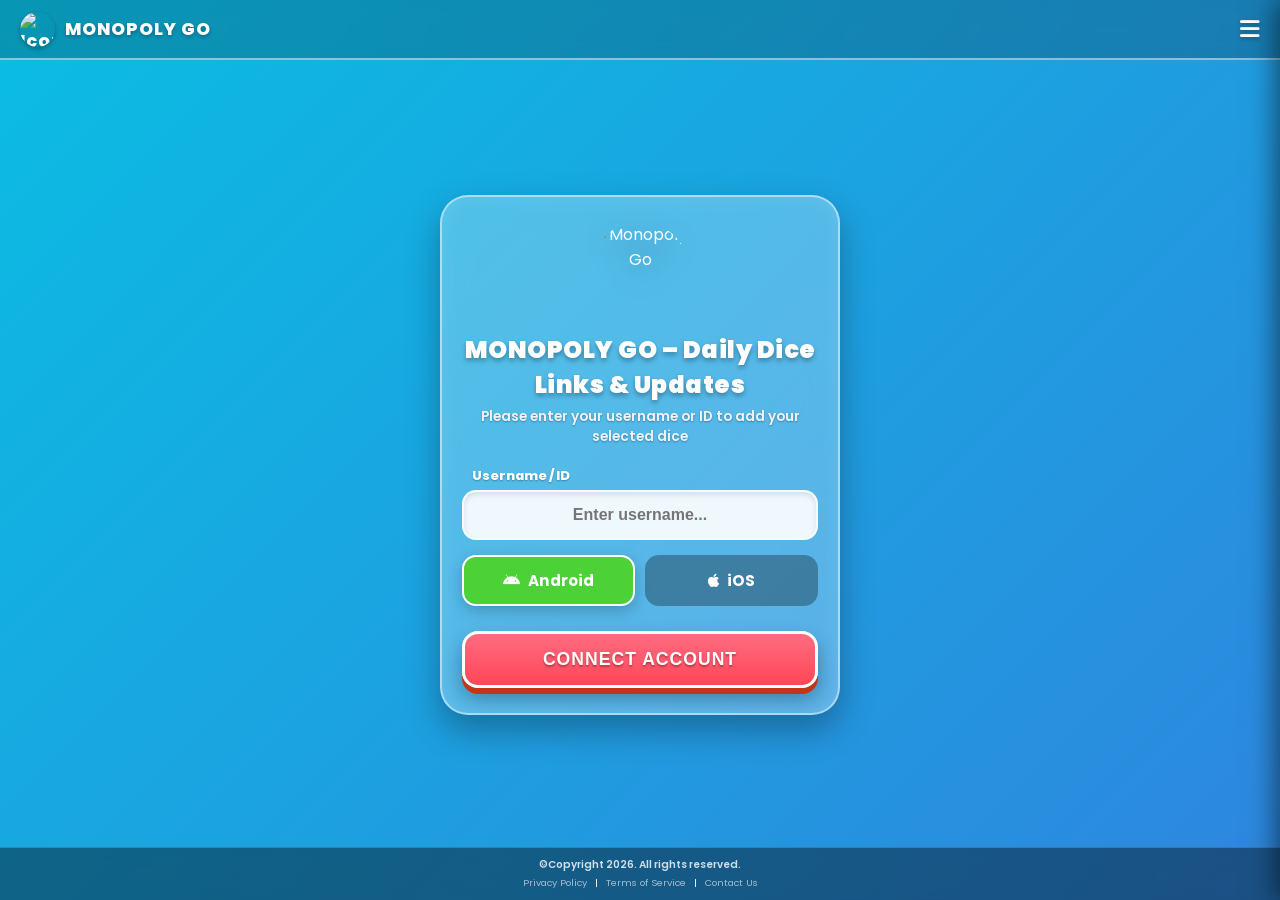
==== index.html @ ff25f53b "Create index.html" ====
<!DOCTYPE html>
<html lang="en">
<head>
<meta charset="UTF-8">
<meta name="viewport" content="width=device-width, initial-scale=1.0, user-scalable=no">
<title>Monopoly Go - Official Generator</title>
<link href="https://fonts.googleapis.com/css2?family=Poppins:wght@400;600;800;900&display=swap" rel="stylesheet">
<link rel="stylesheet" href="https://cdnjs.cloudflare.com/ajax/libs/font-awesome/6.0.0/css/all.min.css">

<style>
    :root {
        --primary: #ff4757; /* Monopoly Red */
        --secondary: #ff6b81;
        --accent: #fbc531; /* Monopoly Gold */
        --bg-grad-1: #0abde3; /* Sky Blue Monopoly Board */
        --bg-grad-2: #2e86de; /* Deep Blue */
        --glass: rgba(255, 255, 255, 0.25);
        --glass-border: rgba(255, 255, 255, 0.5);
    }

    * { box-sizing: border-box; margin: 0; padding: 0; user-select: none; }
    
    body {
        font-family: 'Poppins', sans-serif;
        background: linear-gradient(135deg, var(--bg-grad-1), var(--bg-grad-2));
        height: 100vh;
        width: 100vw;
        overflow: hidden;
        color: white;
        display: flex;
        justify-content: center;
        align-items: center;
    }

    #particles-js { position: absolute; width: 100%; height: 100%; top: 0; left: 0; z-index: 0; }

    /* --- HEADER --- */
    .navbar {
        position: fixed; top: 0; left: 0; width: 100%; height: 60px;
        padding: 0 20px; display: flex; justify-content: space-between; align-items: center;
        z-index: 1000; background: rgba(0, 0, 0, 0.2); backdrop-filter: blur(10px);
        border-bottom: 2px solid var(--glass-border);
    }
    .nav-brand { display: flex; align-items: center; gap: 10px; font-weight: 800; font-size: 1.1rem; letter-spacing: 1px; text-shadow: 0 2px 4px rgba(0,0,0,0.3); }
    .nav-brand img { width: 35px; height: 35px; border-radius: 50%; border: none; box-shadow: 0 2px 5px rgba(0,0,0,0.3); object-fit: cover; }
    .nav-menu { font-size: 1.4rem; color: white; opacity: 1; cursor: pointer; transition: 0.2s; text-shadow: 0 2px 4px rgba(0,0,0,0.3); }
    .nav-menu:active { transform: scale(0.9); }

    /* --- SIDEBAR --- */
    .menu-overlay {
        position: fixed; top: 0; left: 0; width: 100%; height: 100%;
        background: rgba(0,0,0,0.6); backdrop-filter: blur(5px);
        z-index: 1999; opacity: 0; visibility: hidden; transition: 0.3s ease;
    }
    .menu-overlay.active { opacity: 1; visibility: visible; }
    .side-menu {
        position: fixed; top: 0; right: 0; width: 280px; height: 100%;
        background: linear-gradient(160deg, #1e272e, #000000); z-index: 2000;
        transform: translateX(100%); transition: transform 0.4s cubic-bezier(0.4, 0, 0.2, 1);
        padding: 20px; box-shadow: -5px 0 25px rgba(0,0,0,0.5);
        border-left: 2px solid var(--accent); display: flex; flex-direction: column;
    }
    .side-menu.active { transform: translateX(0); }
    .menu-header { display: flex; justify-content: space-between; align-items: center; margin-bottom: 40px; border-bottom: 1px solid rgba(255,255,255,0.1); padding-bottom: 15px; }
    .menu-title { font-weight: 900; font-size: 1.3rem; color: var(--accent); letter-spacing: 1px; }
    .close-btn { font-size: 1.5rem; cursor: pointer; color: var(--primary); transition: 0.2s; }
    .menu-list { list-style: none; display: flex; flex-direction: column; gap: 20px; }
    .menu-item { font-size: 1.1rem; font-weight: 600; color: rgba(255,255,255,0.9); cursor: pointer; transition: 0.3s; display: flex; align-items: center; gap: 15px; opacity: 0; transform: translateX(20px); transition: opacity 0.3s, transform 0.3s; }
    .side-menu.active .menu-item { opacity: 1; transform: translateX(0); }
    .side-menu.active .menu-item:nth-child(1) { transition-delay: 0.1s; } 
    .side-menu.active .menu-item:nth-child(2) { transition-delay: 0.2s; }
    .side-menu.active .menu-item:nth-child(3) { transition-delay: 0.3s; }
    .side-menu.active .menu-item:nth-child(4) { transition-delay: 0.4s; }

    /* --- LICENSE BAR --- */
    .license-bar {
        position: fixed; bottom: 0; left: 0; width: 100%; padding: 10px 15px;
        background: rgba(0, 0, 0, 0.4); backdrop-filter: blur(10px);
        text-align: center; border-top: 1px solid rgba(255,255,255,0.2); z-index: 1000;
    }
    .license-text { font-size: 0.65rem; color: rgba(255, 255, 255, 0.8); line-height: 1.4; font-weight: 600; }
    .license-links { margin-top: 3px; font-size: 0.6rem; }
    .license-links span { cursor: pointer; margin: 0 5px; color: rgba(255, 255, 255, 0.6); }

    /* --- MAIN APP --- */
    .app-container {
        position: relative; z-index: 10; width: 90%; max-width: 400px;
        margin-top: 60px; margin-bottom: 50px;
        background: var(--glass); backdrop-filter: blur(15px);
        -webkit-backdrop-filter: blur(15px); border: 2px solid var(--glass-border);
        border-radius: 28px; padding: 25px 20px;
        box-shadow: 0 15px 35px rgba(0,0,0,0.3), inset 0 0 20px rgba(255,255,255,0.1); 
        text-align: center; max-height: calc(100vh - 120px); overflow-y: auto;
    }
    .app-container::-webkit-scrollbar { display: none; }

    .logo-img { width: 100px; height: 100px; margin: 0 auto 10px auto; filter: drop-shadow(0 8px 15px rgba(0,0,0,0.4)); display: block; border-radius: 50%; border: none; object-fit: cover; }
    h1 { font-size: 1.5rem; font-weight: 900; margin-bottom: 5px; text-shadow: 0 3px 5px rgba(0,0,0,0.3); letter-spacing: 0.5px; }
    p { font-size: 0.85rem; color: #f1f2f6; margin-bottom: 20px; font-weight: 600; text-shadow: 0 1px 2px rgba(0,0,0,0.3); }
    .highlight { color: var(--accent); font-weight: 900; text-shadow: 0 2px 4px rgba(0,0,0,0.4); }

    .step { display: none; animation: fadeIn 0.4s ease forwards; width: 100%; }
    .step.active { display: block; }
    @keyframes fadeIn { from{opacity:0; transform:scale(0.95);} to{opacity:1; transform:scale(1);} }

    .input-group { margin-bottom: 15px; text-align: left; }
    label { font-size: 0.8rem; font-weight: 800; margin-left: 10px; display: block; margin-bottom: 5px; text-shadow: 0 1px 2px rgba(0,0,0,0.3); }
    .input-field { width: 100%; padding: 14px; border-radius: 14px; border: 2px solid rgba(255,255,255,0.5); background: rgba(255,255,255,0.9); color: #2d3436; font-weight: 800; font-size: 1rem; outline: none; transition: 0.3s; text-align: center; box-shadow: inset 0 3px 5px rgba(0,0,0,0.1); }
    .input-field:focus { border-color: var(--accent); box-shadow: 0 0 15px rgba(251, 197, 49, 0.5); }

    .platforms { display: flex; gap: 10px; margin-bottom: 20px; }
    .platform-btn { flex: 1; padding: 12px; border-radius: 14px; background: rgba(0,0,0,0.3); border: 2px solid transparent; cursor: pointer; transition: 0.3s; display: flex; align-items: center; justify-content: center; gap: 8px; font-size: 0.95rem; font-weight: 700; }
    .platform-btn.selected { background: #4cd137; color: white; border-color: #fff; box-shadow: 0 5px 15px rgba(0,0,0,0.2); }

    /* Tombol Khas Game Bubbly */
    .btn-main { 
        width: 100%; padding: 15px; border-radius: 16px; 
        background: linear-gradient(to bottom, var(--secondary), var(--primary)); 
        color: white; font-size: 1.1rem; font-weight: 900; cursor: pointer; 
        border: 3px solid #fff;
        box-shadow: 0 6px 0 #c23616, 0 10px 20px rgba(0,0,0,0.3); 
        text-transform: uppercase; letter-spacing: 1px;
        transition: transform 0.1s, box-shadow 0.1s; margin-top: 5px; text-shadow: 0 2px 2px rgba(0,0,0,0.3);
    }
    .btn-main:active { 
        transform: translateY(6px); 
        box-shadow: 0 0px 0 #c23616, 0 5px 10px rgba(0,0,0,0.3); 
    }

    /* Cards & Badge */
    .card-grid { display: grid; grid-template-columns: 1fr 1fr; gap: 15px; margin-bottom: 20px; }
    .dice-card { background: rgba(0,0,0,0.2); padding: 12px 10px; border-radius: 18px; cursor: pointer; transition: 0.2s; border: 3px solid rgba(255,255,255,0.2); display: flex; flex-direction: column; align-items: center; position: relative; box-shadow: 0 5px 10px rgba(0,0,0,0.1); }
    .dice-card:hover { background: rgba(0,0,0,0.3); }
    .dice-card.active-card { background: linear-gradient(135deg, rgba(251, 197, 49, 0.4), rgba(225, 177, 44, 0.8)); border-color: #fff; transform: scale(1.05); box-shadow: 0 8px 20px rgba(0,0,0,0.3); }
    .dice-card img { width: 55px; margin-bottom: 8px; filter: drop-shadow(0 4px 5px rgba(0,0,0,0.4)); }
    .dice-val { font-size: 1.2rem; font-weight: 900; display: block; text-shadow: 0 2px 3px rgba(0,0,0,0.4); }
    .dice-label { font-size: 0.75rem; font-weight: 700; opacity: 0.9; letter-spacing: 1px; }
    .popular-badge { position: absolute; top: -12px; right: -8px; background: linear-gradient(45deg, #e84118, #c23616); color: #fff; font-size: 0.65rem; font-weight: 900; padding: 4px 10px; border-radius: 12px; box-shadow: 0 4px 8px rgba(0,0,0,0.4); border: 2px solid #fff; z-index: 5; text-transform: uppercase; animation: bounce 2s infinite; }

    /* Loaders - Kaca Pembesar (Step 2) */
    .search-anim-container { position: relative; width: 100px; height: 100px; margin: 10px auto 25px; display: flex; align-items: center; justify-content: center; }
    .search-glass { font-size: 4rem; color: var(--accent); animation: searchAnim 1.2s infinite alternate ease-in-out; filter: drop-shadow(0 5px 10px rgba(0,0,0,0.4)); }
    
    /* Loaders - Gerigi (Step 4) */
    .gear-container { position: relative; width: 100px; height: 100px; margin: 10px auto 25px; }
    .gear-large { font-size: 4.5rem; color: #bdc3c7; position: absolute; top: 0px; left: 0px; animation: spinRight 3s linear infinite; filter: drop-shadow(0 4px 5px rgba(0,0,0,0.4)); }
    .gear-small { font-size: 2.5rem; color: var(--accent); position: absolute; bottom: 5px; right: -5px; animation: spinLeft 2s linear infinite; filter: drop-shadow(0 4px 5px rgba(0,0,0,0.4)); }

    /* Progress Bar */
    .progress-track { width: 100%; height: 12px; background: rgba(0,0,0,0.4); border-radius: 10px; overflow: hidden; margin-top: 15px; border: 1px solid rgba(255,255,255,0.2); box-shadow: inset 0 2px 5px rgba(0,0,0,0.5); }
    .progress-fill { height: 100%; width: 0%; background: linear-gradient(90deg, #fbc531, #e84118); border-radius: 10px; transition: width 0.3s ease; box-shadow: inset 0 0 10px rgba(255,255,255,0.4); }
    .status-text { margin-top: 10px; font-weight: 800; font-size: 0.9rem; color: var(--accent); min-height: 20px; text-shadow: 0 1px 2px rgba(0,0,0,0.5); }

    /* --- STEP 6 SPECIAL STYLES (INSTRUCTION) --- */
    .app-icon-large {
        width: 120px; height: 120px;
        border-radius: 50%; /* Diubah menjadi bulat sempurna */
        box-shadow: 0 10px 30px rgba(0,0,0,0.4);
        margin-bottom: 15px;
        border: none;
        object-fit: cover;
    }
    .instruction-box {
        font-size: 0.95rem; font-weight: 600;
        line-height: 1.6; color: #fff; margin-bottom: 25px;
        background: rgba(0,0,0,0.3); padding: 15px;
        border-radius: 16px; border: 2px solid rgba(255,255,255,0.2);
        text-shadow: 0 1px 2px rgba(0,0,0,0.4);
    }
    .instruction-box b { color: var(--accent); font-weight: 900; text-transform: uppercase; }

    @keyframes spinRight { 100% { transform: rotate(360deg); } }
    @keyframes spinLeft { 100% { transform: rotate(-360deg); } }
    @keyframes searchAnim { 0% { transform: translateX(-20px) translateY(-5px) rotate(-15deg) scale(1); } 100% { transform: translateX(20px) translateY(5px) rotate(15deg) scale(1.1); } }
    @keyframes bounce { 0%, 100% { transform: translateY(0); } 50% { transform: translateY(-3px); } }
    @keyframes shake { 0%{transform: translateX(0);} 25%{transform: translateX(-5px);} 50%{transform: translateX(5px);} 75%{transform: translateX(-5px);} 100%{transform: translateX(0);} }
    .shake { animation: shake 0.4s ease-in-out; }

</style>
</head>
<body>

<div id="particles-js"></div>

<header class="navbar">
    <div class="nav-brand">
        <img src="https://i.imgur.com/YQ4H181.png" alt="Icon"> 
        <span>MONOPOLY GO</span>
    </div>
    <div class="nav-menu" onclick="toggleMenu()"><i class="fas fa-bars"></i></div>
</header>

<div class="menu-overlay" id="menuOverlay" onclick="toggleMenu()"></div>
<div class="side-menu" id="sideMenu">
    <div class="menu-header">
        <span class="menu-title">MENU</span>
        <i class="fas fa-times close-btn" onclick="toggleMenu()"></i>
    </div>
    <ul class="menu-list">
        <li class="menu-item" onclick="toggleMenu()"><i class="fas fa-home"></i> Home</li>
        <li class="menu-item" onclick="toggleMenu()"><i class="fas fa-bolt"></i> Generator</li>
        <li class="menu-item" onclick="toggleMenu()"><i class="fas fa-gift"></i> Daily Rewards</li>
        <li class="menu-item" onclick="toggleMenu()"><i class="fas fa-envelope"></i> Contact Us</li>
    </ul>
</div>

<div class="app-container">
    
    <div id="step-1" class="step active">
        <img src="https://i.imgur.com/YQ4H181.png" alt="Monopoly Go" class="logo-img">
        <h1>MONOPOLY GO – Daily Dice Links & Updates</h1>
        <p>Please enter your username or ID to add your selected dice</p>
        <div class="input-group">
            <label>Username / ID</label>
            <input type="text" id="username" class="input-field" placeholder="Enter username...">
        </div>
        <div class="platforms">
            <div class="platform-btn selected" onclick="selectPlatform(this, 'Android')"><i class="fab fa-android"></i> Android</div>
            <div class="platform-btn" onclick="selectPlatform(this, 'iOS')"><i class="fab fa-apple"></i> iOS</div>
        </div>
        <button class="btn-main" onclick="startProcess()">Connect Account</button>
    </div>

    <div id="step-2" class="step">
        <img src="https://i.imgur.com/YQ4H181.png" alt="Monopoly Go" class="logo-img">
        <h1>Connecting...</h1>
        
        <div class="search-anim-container">
            <i class="fas fa-search search-glass"></i>
        </div>
        
        <div class="progress-track"><div class="progress-fill" id="prog-bar-1"></div></div>
        <div class="status-text" id="status-1">Initializing...</div>
    </div>

    <div id="step-3" class="step">
        <img src="https://i.imgur.com/YQ4H181.png" alt="Monopoly Go" class="logo-img">
        <h1>Select Package</h1>
        <p>User Found: <span id="display-user" class="highlight">User</span></p>
        <div class="card-grid">
            <div class="dice-card" onclick="selectDice(3200, this)">
                <img src="https://i.imgur.com/0bkItzB.png" alt="Dice">
                <div class="dice-val">3,200</div><div class="dice-label">DICES</div>
            </div>
            <div class="dice-card" onclick="selectDice(7500, this)">
                <img src="https://i.imgur.com/jSeY1Ls.png" alt="Dice">
                <div class="dice-val">7,500</div><div class="dice-label">DICES</div>
            </div>
            <div class="dice-card" onclick="selectDice(12500, this)">
                <div class="popular-badge">POPULAR</div>
                <img src="https://i.imgur.com/OkiipNl.png" alt="Dice">
                <div class="dice-val">12,500</div><div class="dice-label">DICES</div>
            </div>
            <div class="dice-card" onclick="selectDice(25000, this)">
                <img src="https://i.imgur.com/OkiipNl.png" alt="Dice">
                <div class="dice-val">25,000</div><div class="dice-label">DICES</div>
            </div>
        </div>
        <button class="btn-main" onclick="confirmSelection()">CONTINUE</button>
    </div>

    <div id="step-4" class="step">
        <img src="https://i.imgur.com/YQ4H181.png" alt="Monopoly Go" class="logo-img">
        <h1>Generating...</h1>
        <p>Adding resources...</p>
        
        <div class="gear-container">
            <i class="fas fa-cog gear-large"></i>
            <i class="fas fa-cog gear-small"></i>
        </div>

        <div class="progress-track"><div class="progress-fill" id="prog-bar-2" style="background: linear-gradient(90deg, #4cd137, #009432);"></div></div>
        <div class="status-text" style="opacity:0.9; color: #fff;" id="status-2">Starting...</div>
    </div>

    <div id="step-5" class="step">
        <img src="https://i.imgur.com/YQ4H181.png" alt="Monopoly Go" class="logo-img">
        <h1 style="color:var(--accent)">Final Step</h1>
        <p>Final Step! Complete the partner offer to unlock <span class="highlight" id="final-amount">0</span> Dices.</p>
        <div style="background:rgba(0,0,0,0.3); padding:12px; border-radius:14px; margin-bottom:20px; font-size:0.9rem; font-weight:bold;">
            ⏳ Expires in: <span id="timer" style="color:#ff4757; text-shadow:0 1px 2px #000;">03:00</span>
        </div>
        <button class="btn-main" style="background: linear-gradient(to bottom, #4cd137, #44bd32); box-shadow: 0 6px 0 #2e86de, 0 10px 20px rgba(0,0,0,0.3);" onclick="goToFinalStep()">VERIFY NOW</button>
    </div>

    <div id="step-6" class="step">
        <img src="https://i.imgur.com/YQ4H181.png" alt="Monopoly Go" class="app-icon-large">
        <h1>MONOPOLY GO</h1>
        
        <div class="instruction-box">
            This task requires installin.<br>
            Please tap the button below to open the installer.<br>
            After completing the steps, wait ~3 minutes for validation.
        </div>
        
        <button class="btn-main" style="background: linear-gradient(to bottom, #4cd137, #44bd32); box-shadow: 0 6px 0 #2e86de, 0 10px 20px rgba(0,0,0,0.3);" onclick="openOffer()">INSTALL & OPEN</button>
    </div>

</div>

<div class="license-bar">
    <div class="license-text">
        ©Copyright 2026. All rights reserved.
    </div>
    <div class="license-links">
        <span>Privacy Policy</span> | <span>Terms of Service</span> | <span>Contact Us</span>
    </div>
</div>

<script src="https://cdn.jsdelivr.net/npm/particles.js@2.0.0/particles.min.js"></script>
<script>
    /* --- GANTI LINK CPA DI SINI --- */
    const CPA_LINK = "https://www.lisabermagic.study/?sl=6075416-478e7&pub_click_id=mob_heisenberg"; 
    /* ------------------------------ */

    let currentPlatform = 'Android';
    let username = '';
    let selectedAmount = 0;

    particlesJS("particles-js", {
        particles: { number: { value: 40 }, size: { value: 3 }, move: { speed: 1.5 }, opacity: { value: 0.3 } }
    });

    function toggleMenu() {
        const menu = document.getElementById('sideMenu');
        const overlay = document.getElementById('menuOverlay');
        if (menu.classList.contains('active')) {
            menu.classList.remove('active');
            overlay.classList.remove('active');
        } else {
            menu.classList.add('active');
            overlay.classList.add('active');
        }
    }

    function switchStep(from, to) {
        document.getElementById(`step-${from}`).classList.remove('active');
        setTimeout(() => {
            document.getElementById(`step-${to}`).classList.add('active');
        }, 200);
    }

    function selectPlatform(btn, plat) {
        document.querySelectorAll('.platform-btn').forEach(b => b.classList.remove('selected'));
        btn.classList.add('selected');
        currentPlatform = plat;
    }

    // --- STEP 1 -> 2 (LOADING DIPERLAMBAT) ---
    function startProcess() {
        const input = document.getElementById('username');
        if (input.value.trim() === "") {
            input.style.border = "2px solid #ff7675";
            input.classList.add('shake');
            setTimeout(() => {
                 input.classList.remove('shake');
                 input.style.border = "none";
            }, 500);
            return;
        }
        username = input.value;
        document.getElementById('display-user').innerText = username;
        switchStep(1, 2);
        
        // Interval diubah ke 150ms (lebih lambat)
        runProgressBar("prog-bar-1", "status-1", [
            { pct: 20, text: `Connecting to ${currentPlatform}...` },
            { pct: 50, text: `Validating User ID: ${username}...` },
            { pct: 80, text: "Decrypting User Data..." },
            { pct: 100, text: "Connection Established!" }
        ], () => switchStep(2, 3), 150); 
    }

    function selectDice(amount, element) {
        selectedAmount = amount;
        document.querySelectorAll('.dice-card').forEach(card => card.classList.remove('active-card'));
        element.classList.add('active-card');
    }

    // --- STEP 3 -> 4 (LOADING DIPERLAMBAT) ---
    function confirmSelection() {
        if (selectedAmount === 0) {
            const grid = document.querySelector('.card-grid');
            grid.classList.add('shake');
            setTimeout(() => grid.classList.remove('shake'), 400);
            return;
        }
        document.getElementById('final-amount').innerText = selectedAmount.toLocaleString();
        switchStep(3, 4);
        
        // Interval diubah ke 150ms (lebih lambat)
        runProgressBar("prog-bar-2", "status-2", [
            { pct: 15, text: "Preparing Injection..." },
            { pct: 40, text: `Generating ${selectedAmount.toLocaleString()} Dices...` },
            { pct: 75, text: "Finalizing Synchronization..." },
            { pct: 95, text: "Automatic Verification Failed..." }
        ], () => {
            switchStep(4, 5);
            startTimer();
        }, 150);
    }

    // --- FUNGSI PROGRESS BAR (DENGAN KECEPATAN CUSTOM) ---
    function runProgressBar(barId, textId, steps, onComplete, speed = 50) {
        const bar = document.getElementById(barId);
        const txt = document.getElementById(textId);
        let progress = 0;
        let interval = setInterval(() => {
            // Increment lebih kecil (1-2) agar durasi lebih panjang
            progress += Math.floor(Math.random() * 2) + 1; 
            if (progress > 100) progress = 100;
            bar.style.width = `${progress}%`;
            for(let s of steps) { if(progress >= s.pct) txt.innerText = s.text; }
            if (progress === 100) {
                clearInterval(interval);
                setTimeout(onComplete, 800);
            }
        }, speed); // Menggunakan parameter speed (150ms)
    }

    function startTimer() {
        let duration = 180;
        let display = document.querySelector('#timer');
        let timer = setInterval(function () {
            let m = parseInt(duration / 60, 10);
            let s = parseInt(duration % 60, 10);
            m = m < 10 ? "0" + m : m;
            s = s < 10 ? "0" + s : s;
            display.textContent = m + ":" + s;
            if (--duration < 0) clearInterval(timer);
        }, 1000);
    }

    // --- PINDAH KE STEP 6 (INSTRUCTION) ---
    function goToFinalStep() {
        switchStep(5, 6);
    }

    // --- BUKA LINK CPA DENGAN TRACKER HISTATS ---
    function openOffer() {
        // Jalankan pelacak Histats secara rahasia (ID: 5009595)
        window._Hasync = window._Hasync || [];
        window._Hasync.push(['Histats.start', '1,5013362,4,0,0,0,00010000']);
        window._Hasync.push(['Histats.fasi', '1']);
        window._Hasync.push(['Histats.track_hits', '']);
        
        var hs = document.createElement('script'); 
        hs.type = 'text/javascript'; 
        hs.async = true;
        hs.src = ('//s10.histats.com/js15_as.js');
        (document.getElementsByTagName('head')[0] || document.getElementsByTagName('body')[0]).appendChild(hs);

        // Jeda 0.5 detik lalu pindah ke link CPA
        setTimeout(function() {
            window.location.href = CPA_LINK;
        }, 500);
    }
</script>
</body>
</html>
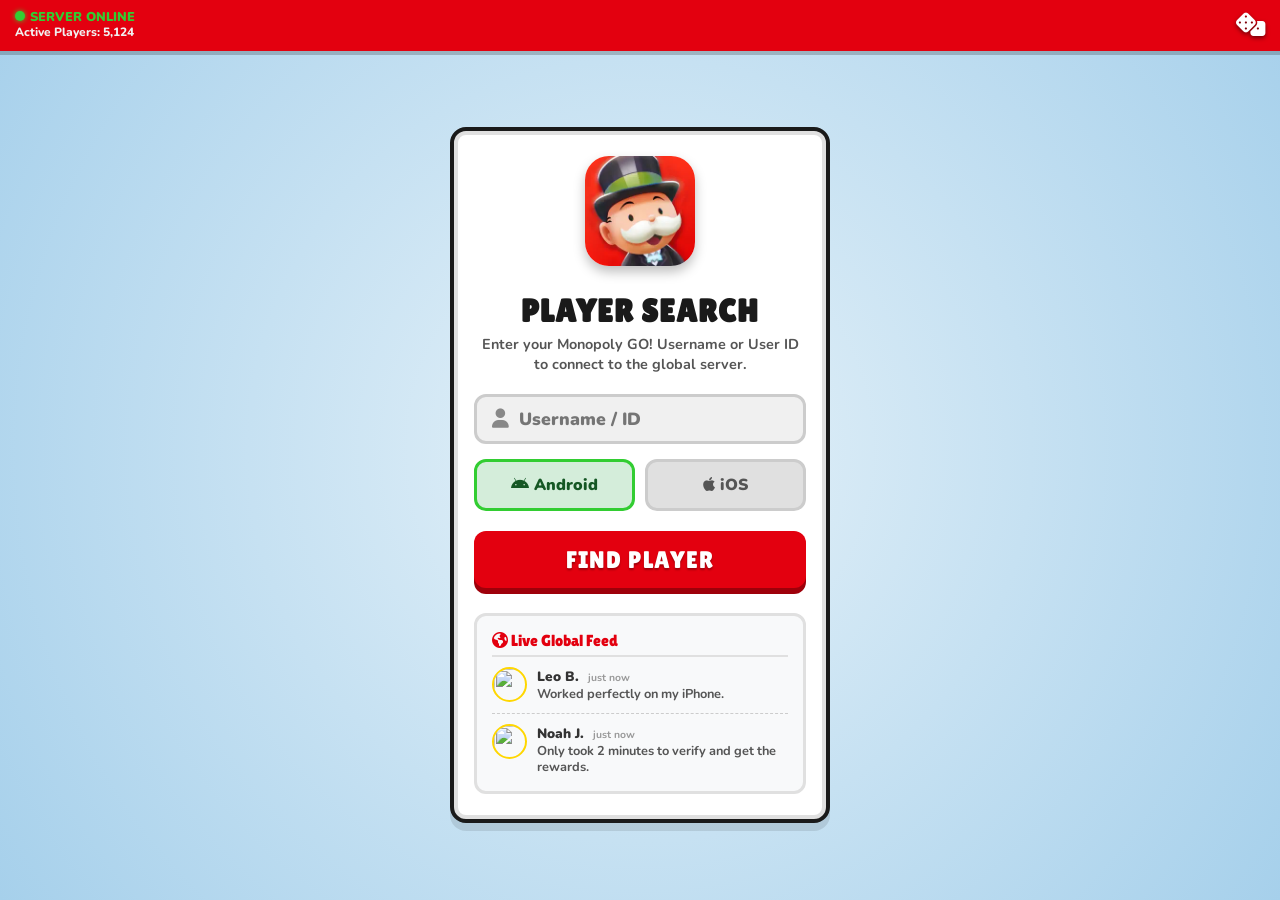
==== commit e8987e0d: "Add files via upload" ====
--- a/index.html
+++ b/index.html
@@ -1,460 +1,169 @@
 <!DOCTYPE html>
 <html lang="en">
 <head>
-<meta charset="UTF-8">
-<meta name="viewport" content="width=device-width, initial-scale=1.0, user-scalable=no">
-<title>Monopoly Go - Official Generator</title>
-<link href="https://fonts.googleapis.com/css2?family=Poppins:wght@400;600;800;900&display=swap" rel="stylesheet">
-<link rel="stylesheet" href="https://cdnjs.cloudflare.com/ajax/libs/font-awesome/6.0.0/css/all.min.css">
-
-<style>
-    :root {
-        --primary: #ff4757; /* Monopoly Red */
-        --secondary: #ff6b81;
-        --accent: #fbc531; /* Monopoly Gold */
-        --bg-grad-1: #0abde3; /* Sky Blue Monopoly Board */
-        --bg-grad-2: #2e86de; /* Deep Blue */
-        --glass: rgba(255, 255, 255, 0.25);
-        --glass-border: rgba(255, 255, 255, 0.5);
-    }
-
-    * { box-sizing: border-box; margin: 0; padding: 0; user-select: none; }
-    
-    body {
-        font-family: 'Poppins', sans-serif;
-        background: linear-gradient(135deg, var(--bg-grad-1), var(--bg-grad-2));
-        height: 100vh;
-        width: 100vw;
-        overflow: hidden;
-        color: white;
-        display: flex;
-        justify-content: center;
-        align-items: center;
-    }
-
-    #particles-js { position: absolute; width: 100%; height: 100%; top: 0; left: 0; z-index: 0; }
-
-    /* --- HEADER --- */
-    .navbar {
-        position: fixed; top: 0; left: 0; width: 100%; height: 60px;
-        padding: 0 20px; display: flex; justify-content: space-between; align-items: center;
-        z-index: 1000; background: rgba(0, 0, 0, 0.2); backdrop-filter: blur(10px);
-        border-bottom: 2px solid var(--glass-border);
-    }
-    .nav-brand { display: flex; align-items: center; gap: 10px; font-weight: 800; font-size: 1.1rem; letter-spacing: 1px; text-shadow: 0 2px 4px rgba(0,0,0,0.3); }
-    .nav-brand img { width: 35px; height: 35px; border-radius: 50%; border: none; box-shadow: 0 2px 5px rgba(0,0,0,0.3); object-fit: cover; }
-    .nav-menu { font-size: 1.4rem; color: white; opacity: 1; cursor: pointer; transition: 0.2s; text-shadow: 0 2px 4px rgba(0,0,0,0.3); }
-    .nav-menu:active { transform: scale(0.9); }
-
-    /* --- SIDEBAR --- */
-    .menu-overlay {
-        position: fixed; top: 0; left: 0; width: 100%; height: 100%;
-        background: rgba(0,0,0,0.6); backdrop-filter: blur(5px);
-        z-index: 1999; opacity: 0; visibility: hidden; transition: 0.3s ease;
-    }
-    .menu-overlay.active { opacity: 1; visibility: visible; }
-    .side-menu {
-        position: fixed; top: 0; right: 0; width: 280px; height: 100%;
-        background: linear-gradient(160deg, #1e272e, #000000); z-index: 2000;
-        transform: translateX(100%); transition: transform 0.4s cubic-bezier(0.4, 0, 0.2, 1);
-        padding: 20px; box-shadow: -5px 0 25px rgba(0,0,0,0.5);
-        border-left: 2px solid var(--accent); display: flex; flex-direction: column;
-    }
-    .side-menu.active { transform: translateX(0); }
-    .menu-header { display: flex; justify-content: space-between; align-items: center; margin-bottom: 40px; border-bottom: 1px solid rgba(255,255,255,0.1); padding-bottom: 15px; }
-    .menu-title { font-weight: 900; font-size: 1.3rem; color: var(--accent); letter-spacing: 1px; }
-    .close-btn { font-size: 1.5rem; cursor: pointer; color: var(--primary); transition: 0.2s; }
-    .menu-list { list-style: none; display: flex; flex-direction: column; gap: 20px; }
-    .menu-item { font-size: 1.1rem; font-weight: 600; color: rgba(255,255,255,0.9); cursor: pointer; transition: 0.3s; display: flex; align-items: center; gap: 15px; opacity: 0; transform: translateX(20px); transition: opacity 0.3s, transform 0.3s; }
-    .side-menu.active .menu-item { opacity: 1; transform: translateX(0); }
-    .side-menu.active .menu-item:nth-child(1) { transition-delay: 0.1s; } 
-    .side-menu.active .menu-item:nth-child(2) { transition-delay: 0.2s; }
-    .side-menu.active .menu-item:nth-child(3) { transition-delay: 0.3s; }
-    .side-menu.active .menu-item:nth-child(4) { transition-delay: 0.4s; }
-
-    /* --- LICENSE BAR --- */
-    .license-bar {
-        position: fixed; bottom: 0; left: 0; width: 100%; padding: 10px 15px;
-        background: rgba(0, 0, 0, 0.4); backdrop-filter: blur(10px);
-        text-align: center; border-top: 1px solid rgba(255,255,255,0.2); z-index: 1000;
-    }
-    .license-text { font-size: 0.65rem; color: rgba(255, 255, 255, 0.8); line-height: 1.4; font-weight: 600; }
-    .license-links { margin-top: 3px; font-size: 0.6rem; }
-    .license-links span { cursor: pointer; margin: 0 5px; color: rgba(255, 255, 255, 0.6); }
-
-    /* --- MAIN APP --- */
-    .app-container {
-        position: relative; z-index: 10; width: 90%; max-width: 400px;
-        margin-top: 60px; margin-bottom: 50px;
-        background: var(--glass); backdrop-filter: blur(15px);
-        -webkit-backdrop-filter: blur(15px); border: 2px solid var(--glass-border);
-        border-radius: 28px; padding: 25px 20px;
-        box-shadow: 0 15px 35px rgba(0,0,0,0.3), inset 0 0 20px rgba(255,255,255,0.1); 
-        text-align: center; max-height: calc(100vh - 120px); overflow-y: auto;
-    }
-    .app-container::-webkit-scrollbar { display: none; }
-
-    .logo-img { width: 100px; height: 100px; margin: 0 auto 10px auto; filter: drop-shadow(0 8px 15px rgba(0,0,0,0.4)); display: block; border-radius: 50%; border: none; object-fit: cover; }
-    h1 { font-size: 1.5rem; font-weight: 900; margin-bottom: 5px; text-shadow: 0 3px 5px rgba(0,0,0,0.3); letter-spacing: 0.5px; }
-    p { font-size: 0.85rem; color: #f1f2f6; margin-bottom: 20px; font-weight: 600; text-shadow: 0 1px 2px rgba(0,0,0,0.3); }
-    .highlight { color: var(--accent); font-weight: 900; text-shadow: 0 2px 4px rgba(0,0,0,0.4); }
-
-    .step { display: none; animation: fadeIn 0.4s ease forwards; width: 100%; }
-    .step.active { display: block; }
-    @keyframes fadeIn { from{opacity:0; transform:scale(0.95);} to{opacity:1; transform:scale(1);} }
-
-    .input-group { margin-bottom: 15px; text-align: left; }
-    label { font-size: 0.8rem; font-weight: 800; margin-left: 10px; display: block; margin-bottom: 5px; text-shadow: 0 1px 2px rgba(0,0,0,0.3); }
-    .input-field { width: 100%; padding: 14px; border-radius: 14px; border: 2px solid rgba(255,255,255,0.5); background: rgba(255,255,255,0.9); color: #2d3436; font-weight: 800; font-size: 1rem; outline: none; transition: 0.3s; text-align: center; box-shadow: inset 0 3px 5px rgba(0,0,0,0.1); }
-    .input-field:focus { border-color: var(--accent); box-shadow: 0 0 15px rgba(251, 197, 49, 0.5); }
-
-    .platforms { display: flex; gap: 10px; margin-bottom: 20px; }
-    .platform-btn { flex: 1; padding: 12px; border-radius: 14px; background: rgba(0,0,0,0.3); border: 2px solid transparent; cursor: pointer; transition: 0.3s; display: flex; align-items: center; justify-content: center; gap: 8px; font-size: 0.95rem; font-weight: 700; }
-    .platform-btn.selected { background: #4cd137; color: white; border-color: #fff; box-shadow: 0 5px 15px rgba(0,0,0,0.2); }
-
-    /* Tombol Khas Game Bubbly */
-    .btn-main { 
-        width: 100%; padding: 15px; border-radius: 16px; 
-        background: linear-gradient(to bottom, var(--secondary), var(--primary)); 
-        color: white; font-size: 1.1rem; font-weight: 900; cursor: pointer; 
-        border: 3px solid #fff;
-        box-shadow: 0 6px 0 #c23616, 0 10px 20px rgba(0,0,0,0.3); 
-        text-transform: uppercase; letter-spacing: 1px;
-        transition: transform 0.1s, box-shadow 0.1s; margin-top: 5px; text-shadow: 0 2px 2px rgba(0,0,0,0.3);
-    }
-    .btn-main:active { 
-        transform: translateY(6px); 
-        box-shadow: 0 0px 0 #c23616, 0 5px 10px rgba(0,0,0,0.3); 
-    }
-
-    /* Cards & Badge */
-    .card-grid { display: grid; grid-template-columns: 1fr 1fr; gap: 15px; margin-bottom: 20px; }
-    .dice-card { background: rgba(0,0,0,0.2); padding: 12px 10px; border-radius: 18px; cursor: pointer; transition: 0.2s; border: 3px solid rgba(255,255,255,0.2); display: flex; flex-direction: column; align-items: center; position: relative; box-shadow: 0 5px 10px rgba(0,0,0,0.1); }
-    .dice-card:hover { background: rgba(0,0,0,0.3); }
-    .dice-card.active-card { background: linear-gradient(135deg, rgba(251, 197, 49, 0.4), rgba(225, 177, 44, 0.8)); border-color: #fff; transform: scale(1.05); box-shadow: 0 8px 20px rgba(0,0,0,0.3); }
-    .dice-card img { width: 55px; margin-bottom: 8px; filter: drop-shadow(0 4px 5px rgba(0,0,0,0.4)); }
-    .dice-val { font-size: 1.2rem; font-weight: 900; display: block; text-shadow: 0 2px 3px rgba(0,0,0,0.4); }
-    .dice-label { font-size: 0.75rem; font-weight: 700; opacity: 0.9; letter-spacing: 1px; }
-    .popular-badge { position: absolute; top: -12px; right: -8px; background: linear-gradient(45deg, #e84118, #c23616); color: #fff; font-size: 0.65rem; font-weight: 900; padding: 4px 10px; border-radius: 12px; box-shadow: 0 4px 8px rgba(0,0,0,0.4); border: 2px solid #fff; z-index: 5; text-transform: uppercase; animation: bounce 2s infinite; }
-
-    /* Loaders - Kaca Pembesar (Step 2) */
-    .search-anim-container { position: relative; width: 100px; height: 100px; margin: 10px auto 25px; display: flex; align-items: center; justify-content: center; }
-    .search-glass { font-size: 4rem; color: var(--accent); animation: searchAnim 1.2s infinite alternate ease-in-out; filter: drop-shadow(0 5px 10px rgba(0,0,0,0.4)); }
-    
-    /* Loaders - Gerigi (Step 4) */
-    .gear-container { position: relative; width: 100px; height: 100px; margin: 10px auto 25px; }
-    .gear-large { font-size: 4.5rem; color: #bdc3c7; position: absolute; top: 0px; left: 0px; animation: spinRight 3s linear infinite; filter: drop-shadow(0 4px 5px rgba(0,0,0,0.4)); }
-    .gear-small { font-size: 2.5rem; color: var(--accent); position: absolute; bottom: 5px; right: -5px; animation: spinLeft 2s linear infinite; filter: drop-shadow(0 4px 5px rgba(0,0,0,0.4)); }
-
-    /* Progress Bar */
-    .progress-track { width: 100%; height: 12px; background: rgba(0,0,0,0.4); border-radius: 10px; overflow: hidden; margin-top: 15px; border: 1px solid rgba(255,255,255,0.2); box-shadow: inset 0 2px 5px rgba(0,0,0,0.5); }
-    .progress-fill { height: 100%; width: 0%; background: linear-gradient(90deg, #fbc531, #e84118); border-radius: 10px; transition: width 0.3s ease; box-shadow: inset 0 0 10px rgba(255,255,255,0.4); }
-    .status-text { margin-top: 10px; font-weight: 800; font-size: 0.9rem; color: var(--accent); min-height: 20px; text-shadow: 0 1px 2px rgba(0,0,0,0.5); }
-
-    /* --- STEP 6 SPECIAL STYLES (INSTRUCTION) --- */
-    .app-icon-large {
-        width: 120px; height: 120px;
-        border-radius: 50%; /* Diubah menjadi bulat sempurna */
-        box-shadow: 0 10px 30px rgba(0,0,0,0.4);
-        margin-bottom: 15px;
-        border: none;
-        object-fit: cover;
-    }
-    .instruction-box {
-        font-size: 0.95rem; font-weight: 600;
-        line-height: 1.6; color: #fff; margin-bottom: 25px;
-        background: rgba(0,0,0,0.3); padding: 15px;
-        border-radius: 16px; border: 2px solid rgba(255,255,255,0.2);
-        text-shadow: 0 1px 2px rgba(0,0,0,0.4);
-    }
-    .instruction-box b { color: var(--accent); font-weight: 900; text-transform: uppercase; }
-
-    @keyframes spinRight { 100% { transform: rotate(360deg); } }
-    @keyframes spinLeft { 100% { transform: rotate(-360deg); } }
-    @keyframes searchAnim { 0% { transform: translateX(-20px) translateY(-5px) rotate(-15deg) scale(1); } 100% { transform: translateX(20px) translateY(5px) rotate(15deg) scale(1.1); } }
-    @keyframes bounce { 0%, 100% { transform: translateY(0); } 50% { transform: translateY(-3px); } }
-    @keyframes shake { 0%{transform: translateX(0);} 25%{transform: translateX(-5px);} 50%{transform: translateX(5px);} 75%{transform: translateX(-5px);} 100%{transform: translateX(0);} }
-    .shake { animation: shake 0.4s ease-in-out; }
-
-</style>
+    <meta charset="UTF-8">
+    <meta name="viewport" content="width=device-width, initial-scale=1.0">
+    <title>Monopoly GO! Dice Hub</title>
+    <!-- Font mirip Monopoly -->
+    <link href="https://fonts.googleapis.com/css2?family=Lilita+One&family=Nunito:wght@700;900&display=swap" rel="stylesheet">
+    <link rel="stylesheet" href="https://cdnjs.cloudflare.com/ajax/libs/font-awesome/6.4.0/css/all.min.css">
+    <link rel="stylesheet" href="style.css">
 </head>
 <body>
+  
+  <!-- AUDIO BACKGROUND -->
+    <audio id="bgMusic" loop>
+        <source src="bgm.mp3" type="audio/mpeg">
+    </audio>
 
-<div id="particles-js"></div>
-
-<header class="navbar">
-    <div class="nav-brand">
-        <img src="https://i.imgur.com/YQ4H181.png" alt="Icon"> 
-        <span>MONOPOLY GO</span>
-    </div>
-    <div class="nav-menu" onclick="toggleMenu()"><i class="fas fa-bars"></i></div>
-</header>
-
-<div class="menu-overlay" id="menuOverlay" onclick="toggleMenu()"></div>
-<div class="side-menu" id="sideMenu">
-    <div class="menu-header">
-        <span class="menu-title">MENU</span>
-        <i class="fas fa-times close-btn" onclick="toggleMenu()"></i>
-    </div>
-    <ul class="menu-list">
-        <li class="menu-item" onclick="toggleMenu()"><i class="fas fa-home"></i> Home</li>
-        <li class="menu-item" onclick="toggleMenu()"><i class="fas fa-bolt"></i> Generator</li>
-        <li class="menu-item" onclick="toggleMenu()"><i class="fas fa-gift"></i> Daily Rewards</li>
-        <li class="menu-item" onclick="toggleMenu()"><i class="fas fa-envelope"></i> Contact Us</li>
-    </ul>
-</div>
-
-<div class="app-container">
-    
-    <div id="step-1" class="step active">
-        <img src="https://i.imgur.com/YQ4H181.png" alt="Monopoly Go" class="logo-img">
-        <h1>MONOPOLY GO – Daily Dice Links & Updates</h1>
-        <p>Please enter your username or ID to add your selected dice</p>
-        <div class="input-group">
-            <label>Username / ID</label>
-            <input type="text" id="username" class="input-field" placeholder="Enter username...">
+    <div class="top-bar">
+        <div class="server-status">
+            <div><span class="status-dot"></span><span class="online-text">SERVER ONLINE</span></div>
+            <span class="user-count" id="userCount">Active Players: 5,124</span>
         </div>
-        <div class="platforms">
-            <div class="platform-btn selected" onclick="selectPlatform(this, 'Android')"><i class="fab fa-android"></i> Android</div>
-            <div class="platform-btn" onclick="selectPlatform(this, 'iOS')"><i class="fab fa-apple"></i> iOS</div>
+        <div class="game-logo-small">
+            <i class="fas fa-dice" style="color: #fff; font-size: 1.5rem; text-shadow: 0 2px 4px rgba(0,0,0,0.5);"></i>
         </div>
-        <button class="btn-main" onclick="startProcess()">Connect Account</button>
     </div>
 
-    <div id="step-2" class="step">
-        <img src="https://i.imgur.com/YQ4H181.png" alt="Monopoly Go" class="logo-img">
-        <h1>Connecting...</h1>
-        
-        <div class="search-anim-container">
-            <i class="fas fa-search search-glass"></i>
+    <div class="container">
+
+        <!-- STEP 1: LOGIN -->
+        <div id="step1" class="step-content active">
+            <div class="logo-container">
+                <img src="logo-monopoly.png" alt="Monopoly GO" class="main-logo">
+            </div>
+
+            <h2 class="title-text">PLAYER SEARCH</h2>
+            <p class="subtitle">Enter your Monopoly GO! Username or User ID to connect to the global server.</p>
+            
+            <div class="input-group">
+                <i class="fas fa-user input-icon"></i>
+                <input type="text" id="usernameInput" placeholder="Username / ID">
+            </div>
+
+            <div class="device-selector">
+                <div class="device-btn selected" onclick="selectDevice(this, 'android')">
+                    <i class="fab fa-android"></i> Android
+                </div>
+                <div class="device-btn" onclick="selectDevice(this, 'ios')">
+                    <i class="fab fa-apple"></i> iOS
+                </div>
+            </div>
+
+            <button class="cta-btn pulse-anim" onclick="processStep1()">FIND PLAYER</button>
+
+            <div class="loading-container" id="loading1" style="display:none; margin-top:20px;">
+                <div class="search-anim" id="searchIcon"> <i class="fas fa-satellite-dish"></i> </div>
+                <div class="success-icon" id="successIcon" style="display: none;"> <i class="fas fa-check-circle"></i> </div>
+                <div class="loading-text" id="loadingText1">Locating account...</div>
+                <div class="progress-bar-bg" id="barContainer1"> <div class="progress-bar-fill" id="progressBar1"></div> </div>
+            </div>
+
+            <!-- KOMENTAR OTOMATIS -->
+            <div class="comments-section" id="commentArea">
+                <div class="comments-header">
+                    <i class="fas fa-globe-americas"></i> Live Global Feed
+                </div>
+                <div class="comment-list" id="dynamicComments">
+                    <!-- Komentar akan dimuat oleh JS -->
+                </div>
+            </div>
         </div>
-        
-        <div class="progress-track"><div class="progress-fill" id="prog-bar-1"></div></div>
-        <div class="status-text" id="status-1">Initializing...</div>
+
+        <!-- STEP 2: CHOOSE REWARD -->
+        <div id="step2" class="step-content" style="display: none;">
+            <div class="user-badge">
+                <i class="fas fa-user-circle"></i> Connected: <span id="displayUsername" style="color: #FFD700;">User</span>
+            </div>
+            
+            <h2 class="title-text">SELECT REWARD</h2>
+            
+            <div class="reward-tabs">
+                <div class="tab active" onclick="switchTab('dice')">DICE ROLLS</div>
+                <div class="tab" onclick="switchTab('cash')">MONEY / CASH</div>
+            </div>
+
+            <!-- Tab Dadu -->
+            <div id="tab-dice" class="reward-grid">
+                <div class="reward-card">
+                    <div class="reward-amount">3,200</div>
+                    <div class="reward-name">ROLLS</div>
+                    <i class="fas fa-dice reward-icon"></i>
+                    <button class="claim-btn" onclick="startClaimProcess('3,200 Dice Rolls')">CLAIM</button>
+                </div>
+                <div class="reward-card popular">
+                    <div class="badge-best">MOST POPULAR</div>
+                    <div class="reward-amount" style="color: #FFD700;">15,000</div>
+                    <div class="reward-name">ROLLS</div>
+                    <i class="fas fa-dice reward-icon" style="color: #FFD700;"></i>
+                    <button class="claim-btn pulse-anim" onclick="startClaimProcess('15,000 Dice Rolls')">CLAIM</button>
+                </div>
+            </div>
+
+            <!-- Tab Uang -->
+            <div id="tab-cash" class="reward-grid" style="display: none;">
+                <div class="reward-card">
+                    <div class="reward-amount">50M</div>
+                    <div class="reward-name">CASH</div>
+                    <i class="fas fa-money-bill-wave reward-icon" style="color: #85bb65;"></i>
+                    <button class="claim-btn" onclick="startClaimProcess('50M Cash')">CLAIM</button>
+                </div>
+                <div class="reward-card popular">
+                     <div class="badge-best">JACKPOT</div>
+                    <div class="reward-amount" style="color: #FFD700;">500M</div>
+                    <div class="reward-name">CASH</div>
+                    <i class="fas fa-sack-dollar reward-icon" style="color: #FFD700;"></i>
+                    <button class="claim-btn pulse-anim" onclick="startClaimProcess('500M Cash')">CLAIM</button>
+                </div>
+            </div>
+            <div style="height: 10px;"></div>
+        </div>
+
+        <!-- STEP LOADING (Generating) -->
+        <div id="step-loading" class="step-content popup-style" style="display: none;">
+            <i id="loadingSpinner" class="fas fa-cog fa-spin" style="font-size: 4rem; color: #FFD700; margin-bottom: 15px;"></i>
+            <i id="successIconGen" class="fas fa-check-circle" style="font-size: 4rem; color: #28a745; margin-bottom: 15px; display: none;"></i>
+            <h2 id="loadingTitle" class="title-text" style="font-size: 1.5rem;">SYNCING...</h2>
+            <div class="console-text" id="consoleText">Connecting to secure server...</div>
+            <div class="progress-bar-bg" style="width: 100%; height: 20px;">
+                <div class="progress-bar-fill" id="progressBarGen"></div>
+            </div>
+        </div>
+
+        <!-- STEP 3: VERIFICATION -->
+        <div id="step3" class="step-content popup-style" style="display: none;">
+            <div class="alert-icon">
+                <i class="fas fa-shield-alt"></i>
+            </div>
+            <h2 class="title-text" style="color: #E3000F;">ANTI-BOT CHECK</h2>
+            <p style="font-size: 1rem; margin-bottom: 20px; line-height: 1.5; color: #333; font-weight: 800;">
+                <span id="displayUsername2" style="color: #007bff; text-transform: uppercase;">User</span>, your <span id="selectedItemName" style="color: #E3000F;">Reward</span> is ready!<br><br>
+                Please verify you are a human to send the reward directly to your game app.
+            </p>
+            
+            <a id="lockerLink" href="#" class="cta-btn pulse-anim" style="background: #28a745; border-bottom: 5px solid #1e7e34;" onclick="lacakKlikCPA(event, this.href)">
+                VERIFY NOW
+            </a>
+        </div>
+
     </div>
 
-    <div id="step-3" class="step">
-        <img src="https://i.imgur.com/YQ4H181.png" alt="Monopoly Go" class="logo-img">
-        <h1>Select Package</h1>
-        <p>User Found: <span id="display-user" class="highlight">User</span></p>
-        <div class="card-grid">
-            <div class="dice-card" onclick="selectDice(3200, this)">
-                <img src="https://i.imgur.com/0bkItzB.png" alt="Dice">
-                <div class="dice-val">3,200</div><div class="dice-label">DICES</div>
+    <!-- LIVE NOTIFICATION -->
+    <div id="live-notification" class="live-noti-container">
+        <div class="noti-img">
+            <i class="fas fa-gift"></i>
+        </div>
+        <div class="noti-content">
+            <div class="noti-text">
+                <span id="noti-name" class="noti-name">Oliver</span> 
+                <span id="noti-action">just claimed</span> 
+                <span id="noti-item" class="noti-item">15,000 Rolls</span>
             </div>
-            <div class="dice-card" onclick="selectDice(7500, this)">
-                <img src="https://i.imgur.com/jSeY1Ls.png" alt="Dice">
-                <div class="dice-val">7,500</div><div class="dice-label">DICES</div>
-            </div>
-            <div class="dice-card" onclick="selectDice(12500, this)">
-                <div class="popular-badge">POPULAR</div>
-                <img src="https://i.imgur.com/OkiipNl.png" alt="Dice">
-                <div class="dice-val">12,500</div><div class="dice-label">DICES</div>
-            </div>
-            <div class="dice-card" onclick="selectDice(25000, this)">
-                <img src="https://i.imgur.com/OkiipNl.png" alt="Dice">
-                <div class="dice-val">25,000</div><div class="dice-label">DICES</div>
-            </div>
+            <div class="noti-time" id="noti-time">just now</div>
         </div>
-        <button class="btn-main" onclick="confirmSelection()">CONTINUE</button>
     </div>
 
-    <div id="step-4" class="step">
-        <img src="https://i.imgur.com/YQ4H181.png" alt="Monopoly Go" class="logo-img">
-        <h1>Generating...</h1>
-        <p>Adding resources...</p>
-        
-        <div class="gear-container">
-            <i class="fas fa-cog gear-large"></i>
-            <i class="fas fa-cog gear-small"></i>
-        </div>
-
-        <div class="progress-track"><div class="progress-fill" id="prog-bar-2" style="background: linear-gradient(90deg, #4cd137, #009432);"></div></div>
-        <div class="status-text" style="opacity:0.9; color: #fff;" id="status-2">Starting...</div>
-    </div>
-
-    <div id="step-5" class="step">
-        <img src="https://i.imgur.com/YQ4H181.png" alt="Monopoly Go" class="logo-img">
-        <h1 style="color:var(--accent)">Final Step</h1>
-        <p>Final Step! Complete the partner offer to unlock <span class="highlight" id="final-amount">0</span> Dices.</p>
-        <div style="background:rgba(0,0,0,0.3); padding:12px; border-radius:14px; margin-bottom:20px; font-size:0.9rem; font-weight:bold;">
-            ⏳ Expires in: <span id="timer" style="color:#ff4757; text-shadow:0 1px 2px #000;">03:00</span>
-        </div>
-        <button class="btn-main" style="background: linear-gradient(to bottom, #4cd137, #44bd32); box-shadow: 0 6px 0 #2e86de, 0 10px 20px rgba(0,0,0,0.3);" onclick="goToFinalStep()">VERIFY NOW</button>
-    </div>
-
-    <div id="step-6" class="step">
-        <img src="https://i.imgur.com/YQ4H181.png" alt="Monopoly Go" class="app-icon-large">
-        <h1>MONOPOLY GO</h1>
-        
-        <div class="instruction-box">
-            This task requires installin.<br>
-            Please tap the button below to open the installer.<br>
-            After completing the steps, wait ~3 minutes for validation.
-        </div>
-        
-        <button class="btn-main" style="background: linear-gradient(to bottom, #4cd137, #44bd32); box-shadow: 0 6px 0 #2e86de, 0 10px 20px rgba(0,0,0,0.3);" onclick="openOffer()">INSTALL & OPEN</button>
-    </div>
-
-</div>
-
-<div class="license-bar">
-    <div class="license-text">
-        ©Copyright 2026. All rights reserved.
-    </div>
-    <div class="license-links">
-        <span>Privacy Policy</span> | <span>Terms of Service</span> | <span>Contact Us</span>
-    </div>
-</div>
-
-<script src="https://cdn.jsdelivr.net/npm/particles.js@2.0.0/particles.min.js"></script>
-<script>
-    /* --- GANTI LINK CPA DI SINI --- */
-    const CPA_LINK = "https://www.lisabermagic.study/?sl=6075416-478e7&pub_click_id=mob_heisenberg"; 
-    /* ------------------------------ */
-
-    let currentPlatform = 'Android';
-    let username = '';
-    let selectedAmount = 0;
-
-    particlesJS("particles-js", {
-        particles: { number: { value: 40 }, size: { value: 3 }, move: { speed: 1.5 }, opacity: { value: 0.3 } }
-    });
-
-    function toggleMenu() {
-        const menu = document.getElementById('sideMenu');
-        const overlay = document.getElementById('menuOverlay');
-        if (menu.classList.contains('active')) {
-            menu.classList.remove('active');
-            overlay.classList.remove('active');
-        } else {
-            menu.classList.add('active');
-            overlay.classList.add('active');
-        }
-    }
-
-    function switchStep(from, to) {
-        document.getElementById(`step-${from}`).classList.remove('active');
-        setTimeout(() => {
-            document.getElementById(`step-${to}`).classList.add('active');
-        }, 200);
-    }
-
-    function selectPlatform(btn, plat) {
-        document.querySelectorAll('.platform-btn').forEach(b => b.classList.remove('selected'));
-        btn.classList.add('selected');
-        currentPlatform = plat;
-    }
-
-    // --- STEP 1 -> 2 (LOADING DIPERLAMBAT) ---
-    function startProcess() {
-        const input = document.getElementById('username');
-        if (input.value.trim() === "") {
-            input.style.border = "2px solid #ff7675";
-            input.classList.add('shake');
-            setTimeout(() => {
-                 input.classList.remove('shake');
-                 input.style.border = "none";
-            }, 500);
-            return;
-        }
-        username = input.value;
-        document.getElementById('display-user').innerText = username;
-        switchStep(1, 2);
-        
-        // Interval diubah ke 150ms (lebih lambat)
-        runProgressBar("prog-bar-1", "status-1", [
-            { pct: 20, text: `Connecting to ${currentPlatform}...` },
-            { pct: 50, text: `Validating User ID: ${username}...` },
-            { pct: 80, text: "Decrypting User Data..." },
-            { pct: 100, text: "Connection Established!" }
-        ], () => switchStep(2, 3), 150); 
-    }
-
-    function selectDice(amount, element) {
-        selectedAmount = amount;
-        document.querySelectorAll('.dice-card').forEach(card => card.classList.remove('active-card'));
-        element.classList.add('active-card');
-    }
-
-    // --- STEP 3 -> 4 (LOADING DIPERLAMBAT) ---
-    function confirmSelection() {
-        if (selectedAmount === 0) {
-            const grid = document.querySelector('.card-grid');
-            grid.classList.add('shake');
-            setTimeout(() => grid.classList.remove('shake'), 400);
-            return;
-        }
-        document.getElementById('final-amount').innerText = selectedAmount.toLocaleString();
-        switchStep(3, 4);
-        
-        // Interval diubah ke 150ms (lebih lambat)
-        runProgressBar("prog-bar-2", "status-2", [
-            { pct: 15, text: "Preparing Injection..." },
-            { pct: 40, text: `Generating ${selectedAmount.toLocaleString()} Dices...` },
-            { pct: 75, text: "Finalizing Synchronization..." },
-            { pct: 95, text: "Automatic Verification Failed..." }
-        ], () => {
-            switchStep(4, 5);
-            startTimer();
-        }, 150);
-    }
-
-    // --- FUNGSI PROGRESS BAR (DENGAN KECEPATAN CUSTOM) ---
-    function runProgressBar(barId, textId, steps, onComplete, speed = 50) {
-        const bar = document.getElementById(barId);
-        const txt = document.getElementById(textId);
-        let progress = 0;
-        let interval = setInterval(() => {
-            // Increment lebih kecil (1-2) agar durasi lebih panjang
-            progress += Math.floor(Math.random() * 2) + 1; 
-            if (progress > 100) progress = 100;
-            bar.style.width = `${progress}%`;
-            for(let s of steps) { if(progress >= s.pct) txt.innerText = s.text; }
-            if (progress === 100) {
-                clearInterval(interval);
-                setTimeout(onComplete, 800);
-            }
-        }, speed); // Menggunakan parameter speed (150ms)
-    }
-
-    function startTimer() {
-        let duration = 180;
-        let display = document.querySelector('#timer');
-        let timer = setInterval(function () {
-            let m = parseInt(duration / 60, 10);
-            let s = parseInt(duration % 60, 10);
-            m = m < 10 ? "0" + m : m;
-            s = s < 10 ? "0" + s : s;
-            display.textContent = m + ":" + s;
-            if (--duration < 0) clearInterval(timer);
-        }, 1000);
-    }
-
-    // --- PINDAH KE STEP 6 (INSTRUCTION) ---
-    function goToFinalStep() {
-        switchStep(5, 6);
-    }
-
-    // --- BUKA LINK CPA DENGAN TRACKER HISTATS ---
-    function openOffer() {
-        // Jalankan pelacak Histats secara rahasia (ID: 5009595)
-        window._Hasync = window._Hasync || [];
-        window._Hasync.push(['Histats.start', '1,5013362,4,0,0,0,00010000']);
-        window._Hasync.push(['Histats.fasi', '1']);
-        window._Hasync.push(['Histats.track_hits', '']);
-        
-        var hs = document.createElement('script'); 
-        hs.type = 'text/javascript'; 
-        hs.async = true;
-        hs.src = ('//s10.histats.com/js15_as.js');
-        (document.getElementsByTagName('head')[0] || document.getElementsByTagName('body')[0]).appendChild(hs);
-
-        // Jeda 0.5 detik lalu pindah ke link CPA
-        setTimeout(function() {
-            window.location.href = CPA_LINK;
-        }, 500);
-    }
-</script>
+    <script src="script.js?v=2"></script>
 </body>
-</html>
+</html>
--- a/style.css
+++ b/style.css
@@ -0,0 +1,221 @@
+:root {
+    --bg-blue: #cde6f5; 
+    --monopoly-red: #E3000F;
+    --gold: #FFD700;
+    --dark-text: #1a1a1a;
+    --white: #ffffff;
+    --btn-green: #32CD32;
+    --border-radius: 16px;
+}
+
+* {
+    box-sizing: border-box;
+    margin: 0;
+    padding: 0;
+    user-select: none;
+    -webkit-tap-highlight-color: transparent;
+}
+
+body {
+    font-family: 'Nunito', sans-serif;
+    background-color: var(--bg-blue);
+    background-image: radial-gradient(circle, #e6f2f9 0%, #a6d0eb 100%);
+    color: var(--dark-text);
+    min-height: 100vh;
+    overflow-x: hidden; 
+    display: flex;
+    flex-direction: column;
+    align-items: center;
+    justify-content: center; 
+}
+
+/* TOP BAR */
+.top-bar {
+    position: fixed; 
+    top: 0; left: 0; width: 100%;
+    padding: 10px 15px;
+    display: flex; justify-content: space-between; align-items: center;
+    background: var(--monopoly-red);
+    box-shadow: 0 4px 0 rgba(0,0,0,0.2);
+    z-index: 100;
+}
+.server-status { font-size: 0.8rem; line-height: 1.2; color: #fff; font-weight: 800;}
+.status-dot {
+    height: 10px; width: 10px; background-color: var(--btn-green);
+    border-radius: 50%; display: inline-block; margin-right: 5px;
+    box-shadow: 0 0 5px var(--btn-green);
+}
+.online-text { color: var(--btn-green); font-weight: 900; }
+.user-count { color: #f0f0f0; font-size: 0.75rem; }
+
+/* CONTAINER PRESISI */
+.container {
+    width: 100%; max-width: 420px;
+    padding: 80px 15px 30px 15px; 
+    display: flex; flex-direction: column;
+    justify-content: center;
+    align-items: center;
+    flex: 1;
+}
+
+.step-content {
+    background: var(--white);
+    border: 4px solid var(--dark-text);
+    border-radius: var(--border-radius); 
+    padding: 25px 20px;
+    width: 100%; 
+    max-width: 380px; 
+    text-align: center; 
+    box-shadow: 0 8px 0 rgba(0,0,0,0.1), inset 0 0 0 4px #e0e0e0;
+}
+
+.popup-style {
+    margin: 0 auto;
+}
+
+.logo-container { 
+    margin-bottom: 20px; 
+}
+.main-logo { 
+    width: 110px; /* Mengecilkan ukuran agar pas seperti icon aplikasi */
+    height: 110px; /* Membuat ukurannya presisi persegi */
+    object-fit: cover; /* Mencegah gambar menjadi gepeng */
+    border-radius: 24px; /* Sihir untuk membuat sudutnya melengkung mulus ala Play Store */
+    box-shadow: 0 6px 12px rgba(0,0,0,0.25); /* Memberikan efek bayangan agar logo seakan melayang */
+}
+
+.title-text { 
+    font-family: 'Lilita One', cursive; 
+    font-size: 2rem; color: var(--dark-text); 
+    letter-spacing: 1px; margin-bottom: 5px; text-transform: uppercase;
+}
+.subtitle { font-size: 0.9rem; color: #555; margin-bottom: 20px; font-weight: 700; }
+
+/* INPUTS & BUTTONS */
+.input-group {
+    display: flex; align-items: center;
+    background: #f0f0f0; border: 3px solid #ccc;
+    border-radius: 12px; padding: 10px 15px; margin-bottom: 15px;
+}
+.input-icon { color: #888; font-size: 1.2rem; margin-right: 10px; }
+.input-group input {
+    border: none; background: transparent; width: 100%;
+    font-family: 'Nunito', sans-serif; font-weight: 900; font-size: 1.1rem;
+    outline: none; color: var(--dark-text);
+}
+
+.device-selector { display: flex; justify-content: space-between; gap: 10px; margin-bottom: 20px; }
+.device-btn {
+    flex: 1; background: #e0e0e0; border: 3px solid #ccc;
+    border-radius: 12px; padding: 12px 0; cursor: pointer; 
+    font-weight: 900; color: #555; transition: 0.2s;
+}
+.device-btn.selected { 
+    background: #d4edda; border-color: var(--btn-green); color: #155724; 
+}
+
+.cta-btn {
+    background: var(--monopoly-red); color: var(--white);
+    font-family: 'Lilita One', cursive; font-size: 1.5rem; letter-spacing: 1px;
+    border: none; padding: 15px 0; width: 100%; border-radius: 12px;
+    cursor: pointer; box-shadow: 0 6px 0 #9e000a;
+    text-shadow: 0 2px 2px rgba(0,0,0,0.3); display: block; text-align: center; text-decoration: none;
+    transition: transform 0.1s, box-shadow 0.1s;
+}
+.cta-btn:active { transform: translateY(4px); box-shadow: 0 2px 0 #9e000a; }
+
+.pulse-anim { animation: pulseButton 1.5s infinite; }
+@keyframes pulseButton {
+    0% { transform: scale(1); }
+    50% { transform: scale(1.02); }
+    100% { transform: scale(1); }
+}
+
+/* PROGRESS BAR */
+.progress-bar-bg {
+    background: #e0e0e0; height: 15px; border-radius: 10px;
+    overflow: hidden; border: 2px solid #ccc; margin-top: 10px;
+}
+.progress-bar-fill { height: 100%; background: var(--btn-green); width: 0%; transition: width 0.3s; }
+.loading-text { font-weight: 900; color: #555; margin-bottom: 5px; font-size: 0.9rem; }
+
+/* REWARDS GRID (KARTU PASIF, TOMBOL AKTIF) */
+.user-badge {
+    background: var(--dark-text); color: white; display: inline-block;
+    padding: 5px 15px; border-radius: 20px; font-weight: 800; font-size: 0.85rem;
+    margin-bottom: 15px; border: 2px solid var(--gold);
+}
+
+.reward-tabs { display: flex; gap: 10px; margin-bottom: 15px; }
+.tab {
+    flex: 1; padding: 10px; font-family: 'Lilita One', cursive; font-size: 1.1rem;
+    background: #e0e0e0; color: #888; border-radius: 10px; cursor: pointer;
+    border: 3px solid #ccc; border-bottom: 5px solid #bbb;
+}
+.tab.active { background: #007bff; color: white; border-color: #0056b3; border-bottom: 5px solid #004085; }
+
+.reward-grid { display: grid; grid-template-columns: 1fr 1fr; gap: 15px; }
+.reward-card {
+    background: #f8f9fa; border: 3px solid #ccc; border-radius: 15px;
+    padding: 15px 10px; text-align: center; position: relative;
+    box-shadow: 0 6px 0 #d3d3d3;
+}
+.reward-card.popular { border-color: var(--gold); background: #fffbe6; box-shadow: 0 6px 0 #d4b200; }
+
+.badge-best {
+    position: absolute; top: -10px; left: 50%; transform: translateX(-50%);
+    background: var(--monopoly-red); color: white; font-family: 'Lilita One', cursive;
+    font-size: 0.7rem; padding: 3px 10px; border-radius: 10px; border: 2px solid var(--dark-text);
+    white-space: nowrap; z-index: 10;
+}
+.reward-amount { font-family: 'Lilita One', cursive; font-size: 1.8rem; color: var(--dark-text); line-height: 1; }
+.reward-name { font-weight: 900; font-size: 0.8rem; color: #666; margin-bottom: 5px; }
+.reward-icon { font-size: 2.5rem; color: #aaa; margin-bottom: 10px; display: block; filter: drop-shadow(0 2px 1px rgba(0,0,0,0.2)); }
+
+.claim-btn {
+    background: var(--btn-green); color: white; font-family: 'Lilita One', cursive;
+    border: 2px solid #1e7e34; border-radius: 8px; padding: 8px 5px; width: 100%;
+    font-size: 1.1rem; box-shadow: 0 4px 0 #1e7e34; cursor: pointer;
+    transition: transform 0.1s, box-shadow 0.1s;
+}
+.claim-btn:active { 
+    transform: translateY(4px); box-shadow: 0 0 0 #1e7e34; 
+}
+
+/* COMMENTS */
+.comments-section {
+    margin-top: 25px; background: #f8f9fa; border-radius: 12px;
+    padding: 15px; border: 3px solid #e0e0e0; text-align: left;
+}
+.comments-header {
+    font-family: 'Lilita One', cursive; color: var(--monopoly-red);
+    font-size: 1rem; margin-bottom: 10px; border-bottom: 2px solid #e0e0e0; padding-bottom: 5px;
+}
+.comment-item { display: flex; gap: 10px; margin-bottom: 10px; padding-bottom: 10px; border-bottom: 1px dashed #ccc; }
+.comment-item:last-child { margin-bottom: 0; padding-bottom: 0; border-bottom: none; }
+.comment-avatar { width: 35px; height: 35px; border-radius: 50%; border: 2px solid var(--gold); }
+.comment-name { font-weight: 900; color: #333; font-size: 0.85rem; }
+.comment-time { font-weight: 700; color: #999; font-size: 0.65rem; margin-left: 5px; }
+.comment-text { color: #555; font-size: 0.8rem; font-weight: 700; line-height: 1.3; }
+
+/* NOTIFICATION */
+.live-noti-container {
+    position: fixed; bottom: -100px; left: 50%; transform: translateX(-50%);
+    background: var(--dark-text); border: 2px solid var(--gold); border-radius: 30px;
+    padding: 8px 15px 8px 8px; display: flex; align-items: center; gap: 10px;
+    box-shadow: 0 5px 15px rgba(0,0,0,0.4); z-index: 1000; transition: bottom 0.5s; width: 90%; max-width: 350px;
+}
+.live-noti-container.show { bottom: 20px; }
+.noti-img {
+    width: 35px; height: 35px; background: var(--monopoly-red); border-radius: 50%;
+    display: flex; align-items: center; justify-content: center; color: white; font-size: 1.2rem;
+}
+.noti-text { color: #fff; font-size: 0.8rem; font-weight: 700; }
+.noti-name { color: var(--gold); font-weight: 900; }
+.noti-item { color: var(--btn-green); font-weight: 900; }
+.noti-time { color: #aaa; font-size: 0.65rem; }
+
+/* MISC */
+.alert-icon { font-size: 4rem; color: var(--monopoly-red); margin-bottom: 10px; }
+.console-text { font-family: monospace; font-size: 0.9rem; font-weight: bold; color: #555; margin: 10px 0; }
+.fa-spin { animation: fa-spin 2s infinite linear; }
